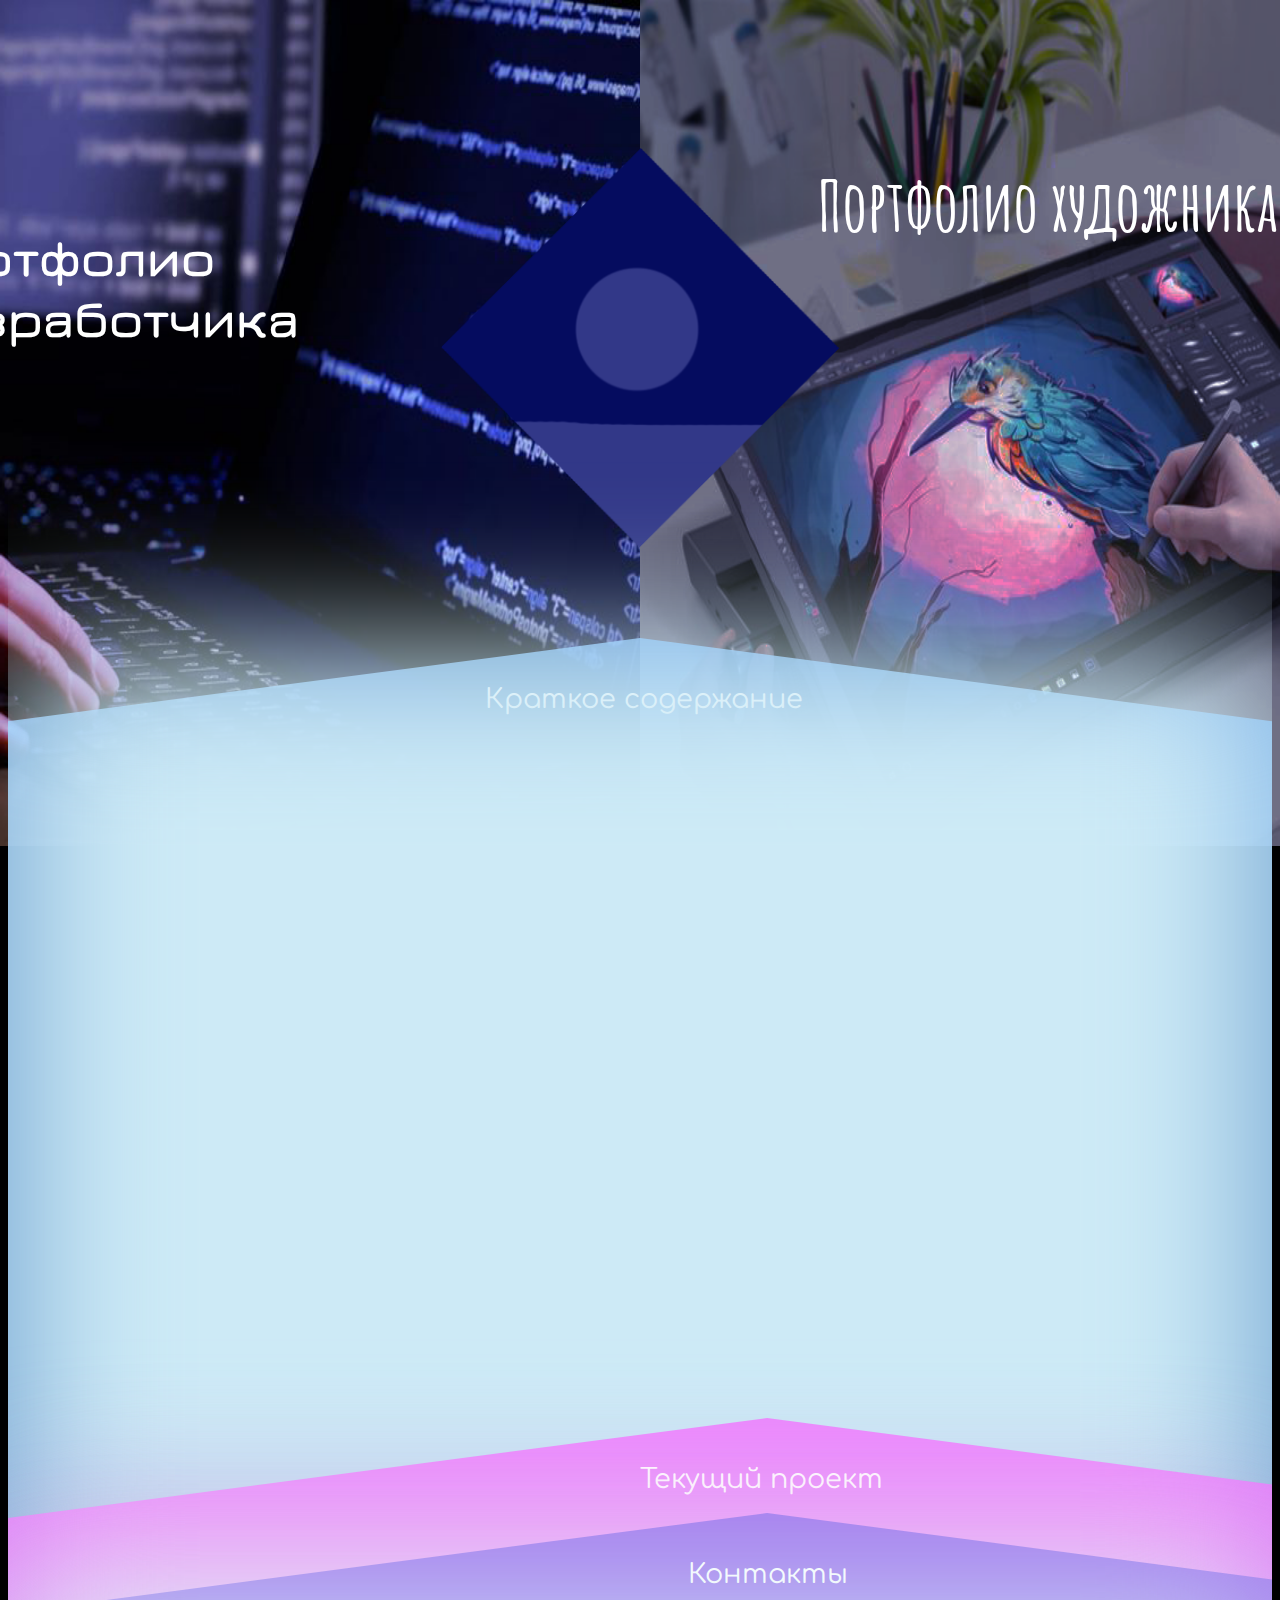
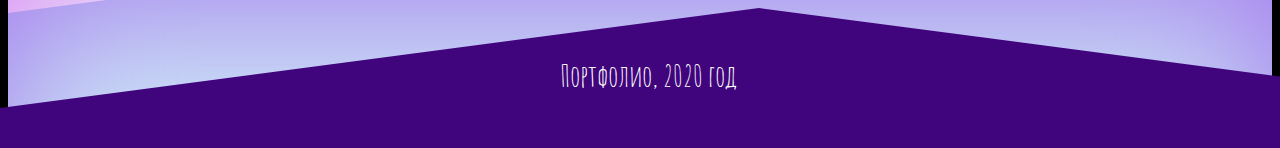
==== web/index.html @ 54cf8cb3 "init" ====
<!DOCTYPE html>
<html lang="ru">
<head>
    <meta charset="UTF-8">
    <link rel="stylesheet" href="assets/css/style.css">
    <script src='https://ajax.googleapis.com/ajax/libs/jquery/3.2.1/jquery.min.js'></script>
    <title>Alena Sviridova M3305</title>
    <meta name="keywords" charset="Портфолио, разработчик, художник, проект">
    <meta name="description" content="Портфолио разработчика и учебный проект 2020 года.">
</head>

<body>

<!--шапка, заголовки-->
<div class="container">
    <header class="site-header">
        <h1>Программист-студент</h1>
        <p>Алена Свиридова</p>
    </header>
</div>

<!--главное наполнение-->
<main>
    <img class="foto" src="assets/images/myFotoTEST.png" height="400" width="400"/>
    <nav>
        <a href=""><img class="jump-button-prog pass-button-prog" src="assets/images/12.png"/>
            <h1 class="text-button-prog"><li type="none">Портфолио разработчика</li><li type="none">ПО</li></h1></a>
        <a href=""><img class="jump-button-artist pass-button-art pass-button-art-z" src="assets/images/13.png"/>
            <h1 class="text-button-artist">Портфолио художника</h1></a>
    </nav>

    <div class="wr">
        <div class="bookmark-greeting">
            <div class="triangle-greeting"></div>
            <div class="triangle-text-greeting">Краткое содержание</div>
            <div class="rectangle-greeting"></div>
        </div>
        <section class="window-content">
        </section>


    <div class="bookmark-project active-project">
        <div class="triangle-project" ></div>
        <div class="triangle-text-project">Текущий проект</div>
        <div class="rectangle-project"></div>
    </div>
    <section class="window-content-project active-window-project">
    </section>

    <div class="bookmark-contacts active-contacts">
        <div class="triangle-contacts"></div>
        <div class="triangle-text-contacts">Контакты</div>
        <div class="rectangle-contacts"></div>
    </div>
    <section class="window-content-contacts active-window-contacts">
    </section>
    </div>
</main>
<!--/*подвал*/-->
<footer>
    <section class="triangle-footer">
    </section>
    <section class="rectangle-footer">
    </section>
    <div class="text-footer">Портфолио, <time datetime="2020-10">2020 год</time></div>
</footer>

<script src="animationActivation.js"></script>
</body>
</html>
---- web/assets/css/style.css ----
@import url('https://fonts.googleapis.com/css2?family=Amatic+SC:wght@700&display=swap');
@import url('https://fonts.googleapis.com/css2?family=Jura:wght@300&display=swap');
@import url('https://fonts.googleapis.com/css2?family=Comfortaa&display=swap');

body {
    background: black;
}

h2{
    font-size: 150%;
}
.site-header{
    position: absolute;
}
/*АНИМАЦИЯ*/
.wr{
    position: relative;
    height: 1700px;
    overflow: hidden;
}
.active-project{
    transform: translateY(68%);
}
.active-contacts{
    transform: translateY(75%);
}
.active-window-project{
    transform: translateY(85%);
}
.active-window-contacts{
    transform: translateY(97%);
}
.active-button-prog{
    top: -5%;
    left: 5%;
    height:133%;
    width: 60%;
}
.pass-button-prog{
    height:846px;
    width: 50%;
    left: 0;
    top: 0;
}
.active-button-art-z{
    z-index: 0;
}
.pass-button-art-z{
    z-index: 1;
}

.active-button-art{
    top: -5%;
    left: -5%;
    height:133%;
    width: 60%;
}
.pass-button-art{
    height:846px;
    width: 50%;
    left: 0;
    top: 0;
}

/*кнопки вверху экрана на главной станице для перехода в портфолио*/
.jump-button-prog {
    position: absolute;
    margin-left:50%;
    transform: translate(-100%,0);
    z-index: 1;
    transition: 0.5s;
}
.text-button-prog{
    font-family: "Jura", sans-serif;
    position: absolute;
    margin-left: 50%;
    font-size: 52px;
    color: white;
    transform: translate(-117%,100%);
    z-index: 1;
}

.jump-button-artist {
    position: absolute;
    margin-left: 50%;

    transition: 0.5s;
}
.text-button-artist{
    font-family: "Amatic SC", cursive;
    position: absolute;
    margin-left: 50%;
    font-size: 70px;
    color: white;
    transform: translate(37%,120%);
    z-index: 1;
}

/*фото владельца портфолио на главной странице*/
.foto {
    left: 0;
    margin-top: 140px;
    position: absolute;
    margin-left: 50%;
    transform: translate(-50%,0);
    z-index: 2;
}

/*треугольные двигающиеся вкладки на главной странице*/
/*Приветствие*/
.bookmark-greeting{
    left: 0;
    position: absolute;
    margin-top: 630px;
    margin-left: 50%;
    transform: translate(-50%,0);
    z-index: 2;
    /*font-size: 0px;*/
}
.triangle-greeting {
    width: 0px;
    height: 0px;
    opacity:0.8;
    border-left: 759px solid transparent; /*564*/
    border-right: 759px solid transparent;
    border-bottom: 100px solid #7fc1ff;
}
.triangle-text-greeting{
    font-family: 'Comfortaa', cursive;
    position: absolute;
    transform: translate(190%,-180%);
    white-space: nowrap;
    font-size: 27px;
    color: white;
}
.rectangle-greeting{
    /*width: 1128px;*/width: 100%;
    height: 1000px;
    background: #7fc1ff;
    opacity:0.8;
}
.window-content{
    filter: blur(80px);
    width: 100%;
    height: 900px;
    background: #CDEAF6;
    left: 0;
    top: 0;
    position: absolute;
    margin-left: 50%;
    margin-top: 51%;
    transform: translate(-50%,0);
    z-index: 3;
}
.text-window-content{
    margin-left: 15px;
}
.text-window-button{
    margin-bottom: 50px;
}

/*Текущий проект*/
.bookmark-project{
    left: 0;
    position: absolute;
    margin-top: 730px;
/*margin-left: 50%;
    transform: translate(-50%,0);
    transform: translateY(68%);*/
    transition: 0.5s;
    z-index: 3;
    font-size: 0px;
}
.triangle-project {
    width: 0px;
    height: 0px;
    opacity:0.8;
    border-left: 759px solid transparent; /*564*/
    border-right: 759px solid transparent;
    border-bottom: 100px solid #f36dff;
}
.rectangle-project{
    /*width: 1128px;*/width: 100%;
    height: 900px;
    background: #f36dff;
    opacity:0.8;
}
.triangle-text-project{
    font-family: 'Comfortaa', cursive;
    position: absolute;
    transform: translate(260%,-180%);
    white-space: nowrap;
    font-size: 27px;
    color: white;
}
.window-content-project{
    filter: blur(80px);
    width: 100%;
    height: 800px;
    background: #F3CCF6;
    left: 0;
    top: 0;
    position: absolute;
    /*margin-left: 50%;
    transform: translate(-50%,0%);
    transform: translateY(85%);*/
    margin-top: 842px;
    transition: 0.5s;
    z-index: 3;
}


/*Контакты*/
.bookmark-contacts{
    left: 0;
    position: absolute;
    margin-top: 830px;
    /*margin-left: 50%;
    transform: translate(-50%,0);
    transform: translateY(75%);*/
    transition: 0.5s;
    z-index: 4;
    font-size: 0px;
}
.triangle-contacts {
    width: 0px;
    height: 0px;
    opacity:0.8;
    border-left: 759px solid transparent; /*564*/
    border-right: 759px solid transparent;
    border-bottom: 100px solid #9779ec;
}
.rectangle-contacts{
    /*width: 1128px;*/width: 100%;
    height: 800px;
    background: #9779ec;
    opacity:0.8;
}
.triangle-text-contacts{
    font-family: 'Comfortaa', cursive;
    position: absolute;
    transform: translate(425%,-180%);
    white-space: nowrap;
    font-size: 27px;
    color: white;
}
.window-content-contacts{
    filter: blur(80px);
    width: 100%;
    height: 700px;
    background: #CDEAF6;
    left: 0;
    top: 0;
    position: absolute;
    margin-top: 942px;
    /*margin-left: 50%;
    transform: translate(-50%,0);
    transform: translateY(97%);*/
    transition: 0.5s;
    z-index: 4;
}



/*подвал*/
.triangle-footer {
    width: 0px;
    height: 0px;
    position: absolute;
    z-index: 5;
    left: 0;
    right: 0;
    margin-top: -100px;
    border-left: 759px solid transparent; /*564*/
    border-right: 759px solid transparent;
    border-bottom: 100px solid #40047C;
}

.rectangle-footer{
    left: 0;
    right: 0;
    position: absolute;
    z-index: 5;
    height: 40px;
    background: #40047C;
    color: #c7e4ff;
}

.text-footer{
    font-family: "Amatic SC", cursive;
    font-size: 30px;
    margin-left: 50%;
    margin-top: -70px;
    z-index: 5;
    position: absolute;
    color: white;
    transform: translate(-50%,50%);
}
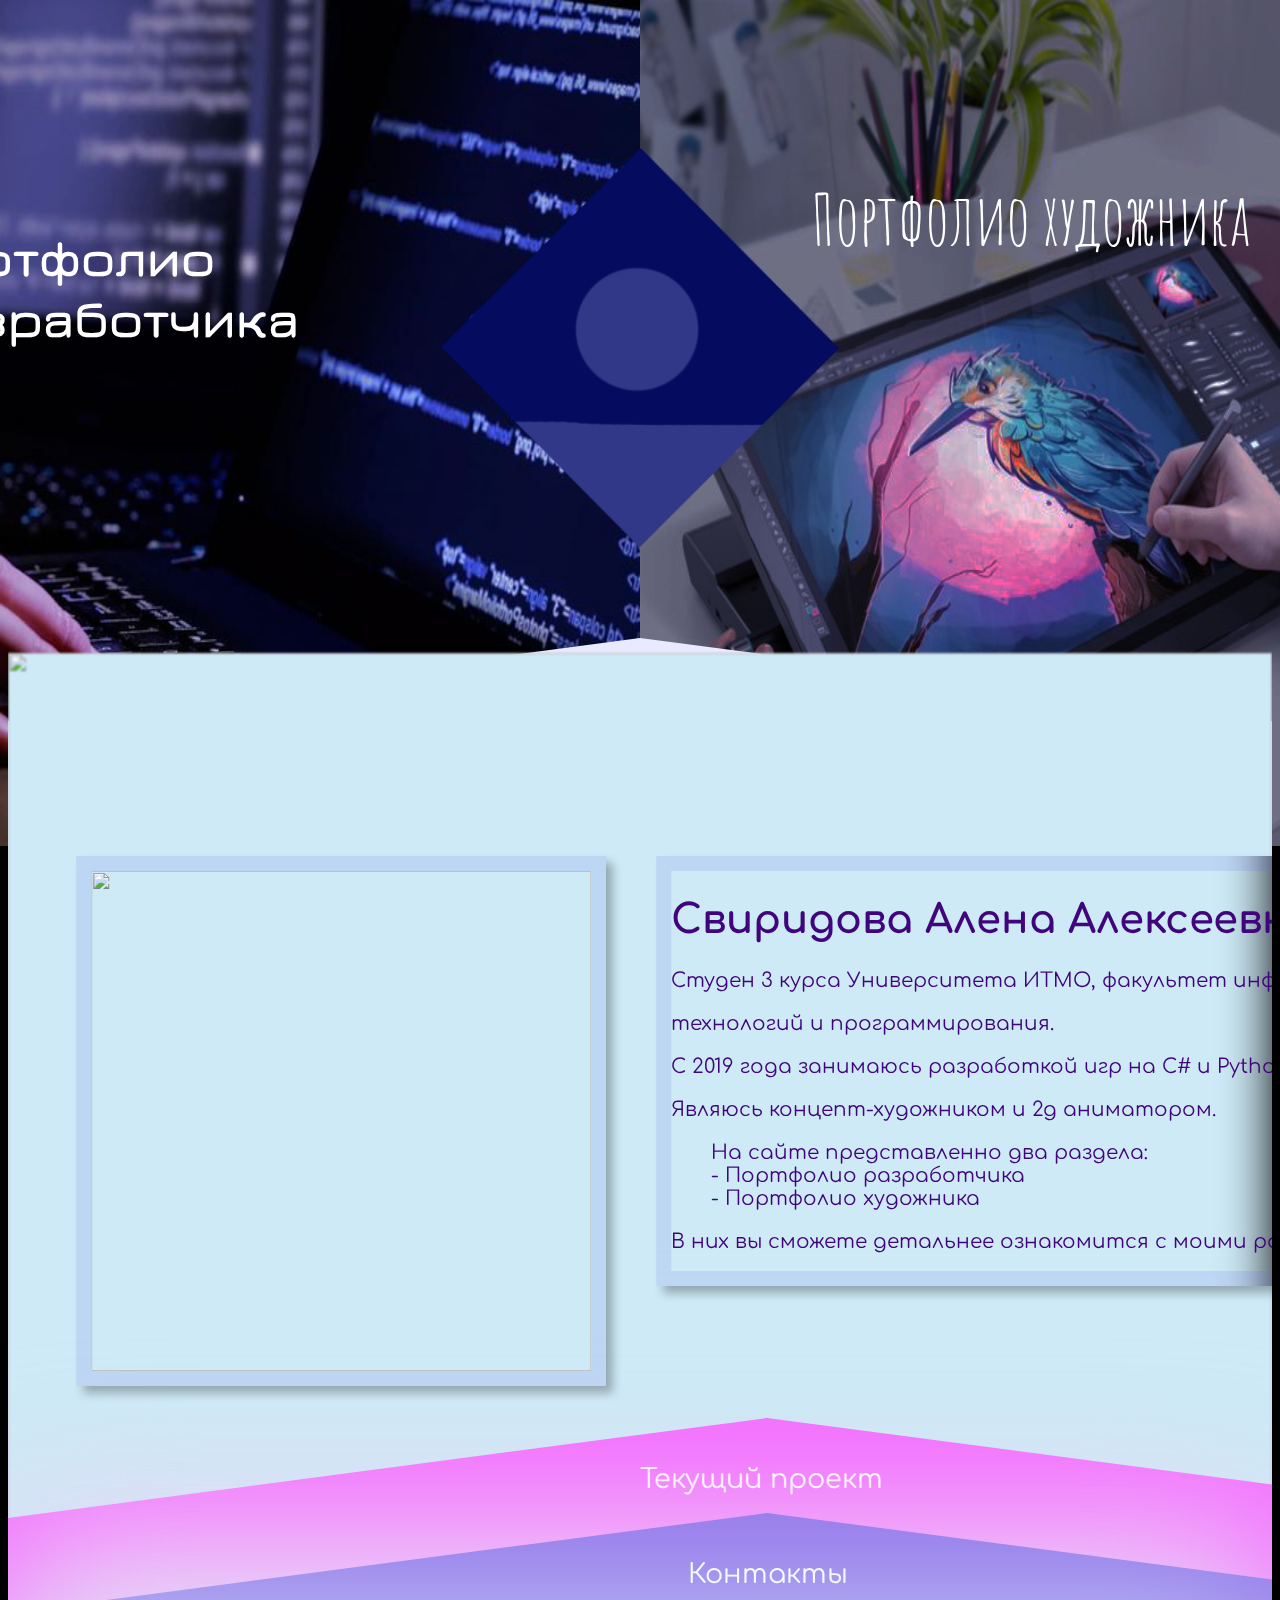
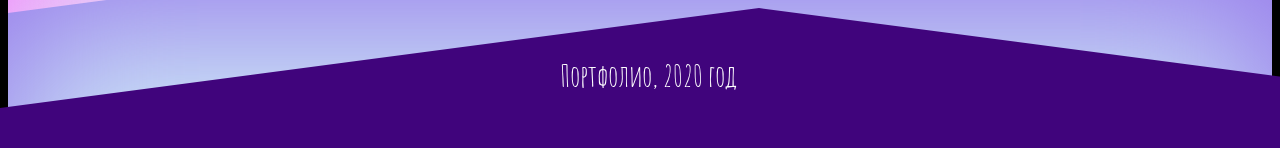
==== commit 1e0dd89a: "сделан "краткое содержание"" ====
--- a/web/index.html
+++ b/web/index.html
@@ -26,7 +26,7 @@
         <a href=""><img class="jump-button-prog pass-button-prog" src="assets/images/12.png"/>
             <h1 class="text-button-prog"><li type="none">Портфолио разработчика</li><li type="none">ПО</li></h1></a>
         <a href=""><img class="jump-button-artist pass-button-art pass-button-art-z" src="assets/images/13.png"/>
-            <h1 class="text-button-artist">Портфолио художника</h1></a>
+            <div class="text-button-artist">Портфолио художника</div></a>
     </nav>
 
     <div class="wr">
@@ -35,8 +35,19 @@
             <div class="triangle-text-greeting">Краткое содержание</div>
             <div class="rectangle-greeting"></div>
         </div>
-        <section class="window-content">
-        </section>
+        <!--<section class="window-content"></section>-->
+        <img class="window-content" src="assets/images/143.jpg">
+        <div class="pos">
+        <img class="foto-for-1p" src="assets/images/fotoFor1p.jpg">
+            <div class="text-window-content"><P><H1>Свиридова Алена Алексеевна</H1></P>
+            <P>Студен 3 курса Университета ИТМО, факультет информационных</P>
+                <P>технологий и программирования.</P>
+                <P> С 2019 года занимаюсь разработкой игр на С# и Python3.</P>
+                <P> Являюсь концепт-художником и 2д аниматором.</P>
+            <ul>На сайте представленно два раздела:
+                <li>- Портфолио разработчика</li>
+                <li>- Портфолио художника</li></ul>
+                В них вы сможете детальнее ознакомится с моими работами.</div></div>
 
 
     <div class="bookmark-project active-project">
--- a/web/assets/css/style.css
+++ b/web/assets/css/style.css
@@ -5,10 +5,13 @@
 body {
     background: black;
 }
-
 h2{
     font-size: 150%;
 }
+li {
+    list-style-type: none; /* Убираем маркеры */
+}
+
 .site-header{
     position: absolute;
 }
@@ -52,7 +55,7 @@
 .active-button-art{
     top: -5%;
     left: -5%;
-    height:133%;
+    height:139%;
     width: 60%;
 }
 .pass-button-art{
@@ -61,7 +64,9 @@
     left: 0;
     top: 0;
 }
-
+/*.jump-button-artist img:hover{
+    z-index: 0;
+}*/
 /*кнопки вверху экрана на главной станице для перехода в портфолио*/
 .jump-button-prog {
     position: absolute;
@@ -83,7 +88,6 @@
 .jump-button-artist {
     position: absolute;
     margin-left: 50%;
-
     transition: 0.5s;
 }
 .text-button-artist{
@@ -92,7 +96,7 @@
     margin-left: 50%;
     font-size: 70px;
     color: white;
-    transform: translate(37%,120%);
+    transform: translate(37%,190%);
     z-index: 1;
 }
 
@@ -120,10 +124,10 @@
 .triangle-greeting {
     width: 0px;
     height: 0px;
-    opacity:0.8;
+    opacity:1.0;
     border-left: 759px solid transparent; /*564*/
     border-right: 759px solid transparent;
-    border-bottom: 100px solid #7fc1ff;
+    border-bottom: 100px solid #E9E9FF;
 }
 .triangle-text-greeting{
     font-family: 'Comfortaa', cursive;
@@ -131,16 +135,16 @@
     transform: translate(190%,-180%);
     white-space: nowrap;
     font-size: 27px;
-    color: white;
+    color: #40047C;
 }
 .rectangle-greeting{
     /*width: 1128px;*/width: 100%;
     height: 1000px;
-    background: #7fc1ff;
-    opacity:0.8;
+    background: #E9E9FF;
+    opacity:1.0;
 }
 .window-content{
-    filter: blur(80px);
+    filter: blur(1px);
     width: 100%;
     height: 900px;
     background: #CDEAF6;
@@ -152,8 +156,39 @@
     transform: translate(-50%,0);
     z-index: 3;
 }
+.pos{
+    display: flex;
+    position: absolute;
+    transform: translate(5%,160%);
+    z-index: 3;
+}
+
+.foto-for-1p{
+    width: 500px;
+    height: 500px;
+    z-index: 3;
+    box-shadow: 7px 7px 9px rgba(14,14,14,0.3);
+    border: 15px solid rgba(104,104,230,0.15);
+    /*transform: translate(30%,27%);
+    margin-top: 630px;
+    left: 0;*/
+}
 .text-window-content{
-    margin-left: 15px;
+    /*margin-top: 630px;
+    left: 0;
+    margin-left: 50%;
+    transform: translate(-50%,50%);*/
+    backdrop-filter: blur(25px);
+    box-shadow: 7px 7px 9px rgba(14,14,14,0.3) ;
+    border: 15px solid rgba(104,104,230,0.15);
+    width: 755px;
+    height: 400px;
+    margin-left: 50px;
+    font-family: 'Comfortaa', cursive;
+    color: #40047C;
+    z-index: 3;
+    white-space: nowrap;
+    font-size: 20px;
 }
 .text-window-button{
     margin-bottom: 50px;
@@ -174,7 +209,6 @@
 .triangle-project {
     width: 0px;
     height: 0px;
-    opacity:0.8;
     border-left: 759px solid transparent; /*564*/
     border-right: 759px solid transparent;
     border-bottom: 100px solid #f36dff;
@@ -183,7 +217,6 @@
     /*width: 1128px;*/width: 100%;
     height: 900px;
     background: #f36dff;
-    opacity:0.8;
 }
 .triangle-text-project{
     font-family: 'Comfortaa', cursive;
@@ -225,7 +258,6 @@
 .triangle-contacts {
     width: 0px;
     height: 0px;
-    opacity:0.8;
     border-left: 759px solid transparent; /*564*/
     border-right: 759px solid transparent;
     border-bottom: 100px solid #9779ec;
@@ -234,7 +266,6 @@
     /*width: 1128px;*/width: 100%;
     height: 800px;
     background: #9779ec;
-    opacity:0.8;
 }
 .triangle-text-contacts{
     font-family: 'Comfortaa', cursive;
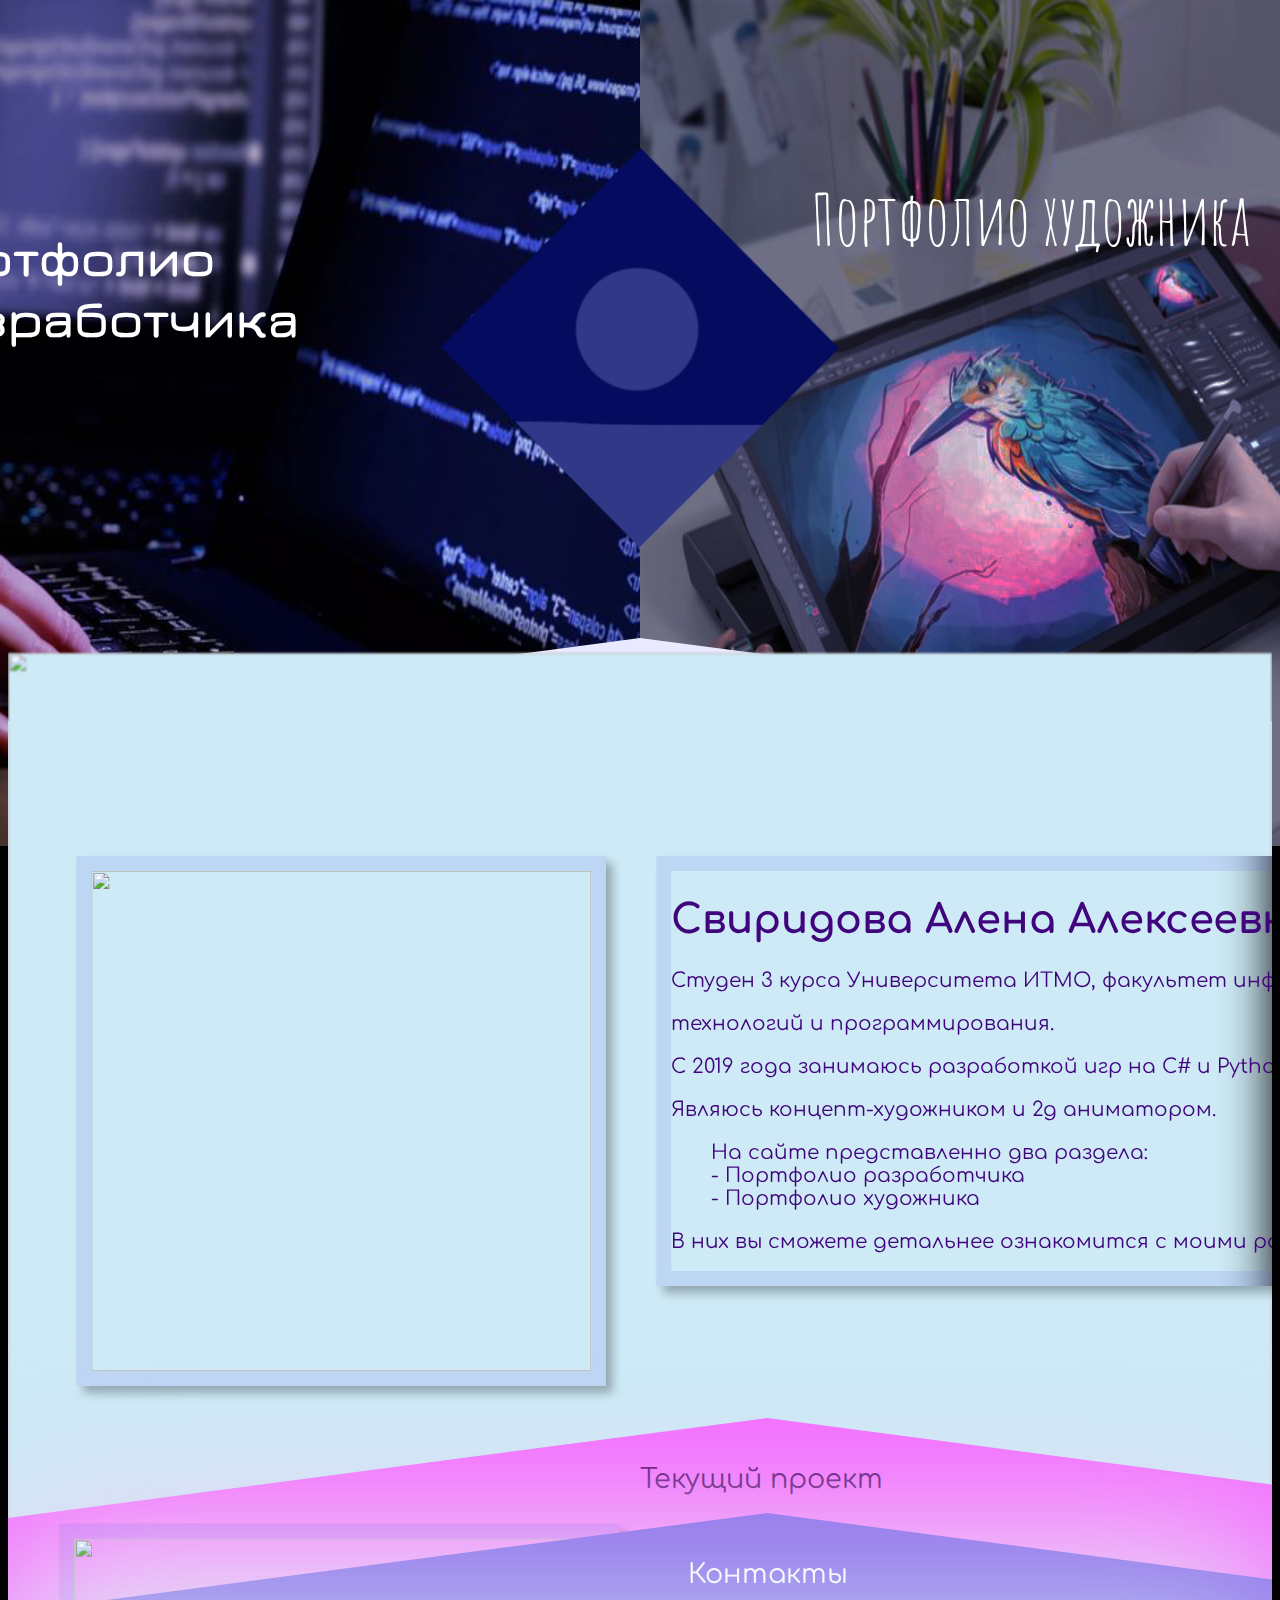
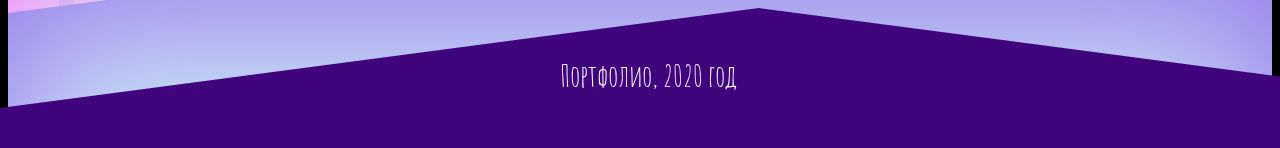
==== commit 6b48805c: "сделан "краткое содержание", "текущий проект"" ====
--- a/web/index.html
+++ b/web/index.html
@@ -55,8 +55,24 @@
         <div class="triangle-text-project">Текущий проект</div>
         <div class="rectangle-project"></div>
     </div>
-    <section class="window-content-project active-window-project">
-    </section>
+    <section class="window-content-project active-window-project"></section>
+        <div class="pos-pj active-pos-pj">
+            <img class="foto-for-2p" src="assets/images/21.jpg">
+            <div class="text-window-content-pj">
+                <P><H1>Space life</H1></P><br>
+                <P>На данный момент ведется работа над инди-проектом «Space life».</P>
+                <P>Программная и графическая части реализовываются моими силами.</P>
+                <P>Это детективная аркада для мобильных устройств на Android, </P>
+                <P>собранная на движке Unity. Кат-сцены созданы с помощью Adobe</P>
+                <P>Photoshop и DaVinci Resolve.</P>
+                <P>Сюжет ведется от лица космонавта, занимающегося подготовкой</P>
+                <P>планет для колонизации. Штаб отправляет его по маршруту недавно</P>
+                <P>исчезнувшего работника, чтобы выяснить что случилось с пропавшим</P>
+                <P>и параллельно выполнить за него озеленение планет. Если игрок достаточно внимателен к деталям, он сможет узнать</P>
+                <P>грязные и трагичные подробности жизни тех, руками кого ведется покорение космоса. И на фоне этих людей прийти к</P>
+                <P>самому главному для себя вопросу: "А кто находится под скафандром что я ношу?"</P>
+            </div>
+        </div>
 
     <div class="bookmark-contacts active-contacts">
         <div class="triangle-contacts"></div>
--- a/web/assets/css/style.css
+++ b/web/assets/css/style.css
@@ -11,10 +11,11 @@
 li {
     list-style-type: none; /* Убираем маркеры */
 }
-
 .site-header{
     position: absolute;
 }
+
+
 /*АНИМАЦИЯ*/
 .wr{
     position: relative;
@@ -30,6 +31,10 @@
 .active-window-project{
     transform: translateY(85%);
 }
+.active-pos-pj{
+    transform: translateY(140%);
+}
+
 .active-window-contacts{
     transform: translateY(97%);
 }
@@ -64,9 +69,9 @@
     left: 0;
     top: 0;
 }
-/*.jump-button-artist img:hover{
-    z-index: 0;
-}*/
+
+
+
 /*кнопки вверху экрана на главной станице для перехода в портфолио*/
 .jump-button-prog {
     position: absolute;
@@ -154,30 +159,47 @@
     margin-left: 50%;
     margin-top: 51%;
     transform: translate(-50%,0);
-    z-index: 3;
+    z-index: 2;
 }
 .pos{
     display: flex;
     position: absolute;
     transform: translate(5%,160%);
-    z-index: 3;
-}
-
+    z-index: 2;
+}
+.pos-pj{
+    position: absolute;
+    margin-left: 4%;
+    margin-top: 61.5%;
+    transition: 0.5s;
+    z-index: 3;
+}
+.foto-for-2p{
+    float: left;
+    width: 530px;
+    height: 367px;
+    z-index: 3;
+    box-shadow: 7px 7px 9px rgba(14,14,14,0.3);
+    border: 15px solid rgba(104,104,230,0.15);
+    margin-right: 20px;
+
+}
+.text-window-content-pj{
+    line-height: 0.9em;
+    font-family: 'Comfortaa', cursive;
+    color: #4D006C;
+    z-index: 3;
+    white-space: nowrap;
+    font-size: 20px;
+}
 .foto-for-1p{
     width: 500px;
     height: 500px;
-    z-index: 3;
+    z-index: 2;
     box-shadow: 7px 7px 9px rgba(14,14,14,0.3);
     border: 15px solid rgba(104,104,230,0.15);
-    /*transform: translate(30%,27%);
-    margin-top: 630px;
-    left: 0;*/
 }
 .text-window-content{
-    /*margin-top: 630px;
-    left: 0;
-    margin-left: 50%;
-    transform: translate(-50%,50%);*/
     backdrop-filter: blur(25px);
     box-shadow: 7px 7px 9px rgba(14,14,14,0.3) ;
     border: 15px solid rgba(104,104,230,0.15);
@@ -186,7 +208,7 @@
     margin-left: 50px;
     font-family: 'Comfortaa', cursive;
     color: #40047C;
-    z-index: 3;
+    z-index: 2;
     white-space: nowrap;
     font-size: 20px;
 }
@@ -199,9 +221,6 @@
     left: 0;
     position: absolute;
     margin-top: 730px;
-/*margin-left: 50%;
-    transform: translate(-50%,0);
-    transform: translateY(68%);*/
     transition: 0.5s;
     z-index: 3;
     font-size: 0px;
@@ -224,7 +243,7 @@
     transform: translate(260%,-180%);
     white-space: nowrap;
     font-size: 27px;
-    color: white;
+    color: #4D006C;
 }
 .window-content-project{
     filter: blur(80px);
@@ -234,9 +253,6 @@
     left: 0;
     top: 0;
     position: absolute;
-    /*margin-left: 50%;
-    transform: translate(-50%,0%);
-    transform: translateY(85%);*/
     margin-top: 842px;
     transition: 0.5s;
     z-index: 3;
@@ -248,9 +264,6 @@
     left: 0;
     position: absolute;
     margin-top: 830px;
-    /*margin-left: 50%;
-    transform: translate(-50%,0);
-    transform: translateY(75%);*/
     transition: 0.5s;
     z-index: 4;
     font-size: 0px;
@@ -284,9 +297,6 @@
     top: 0;
     position: absolute;
     margin-top: 942px;
-    /*margin-left: 50%;
-    transform: translate(-50%,0);
-    transform: translateY(97%);*/
     transition: 0.5s;
     z-index: 4;
 }
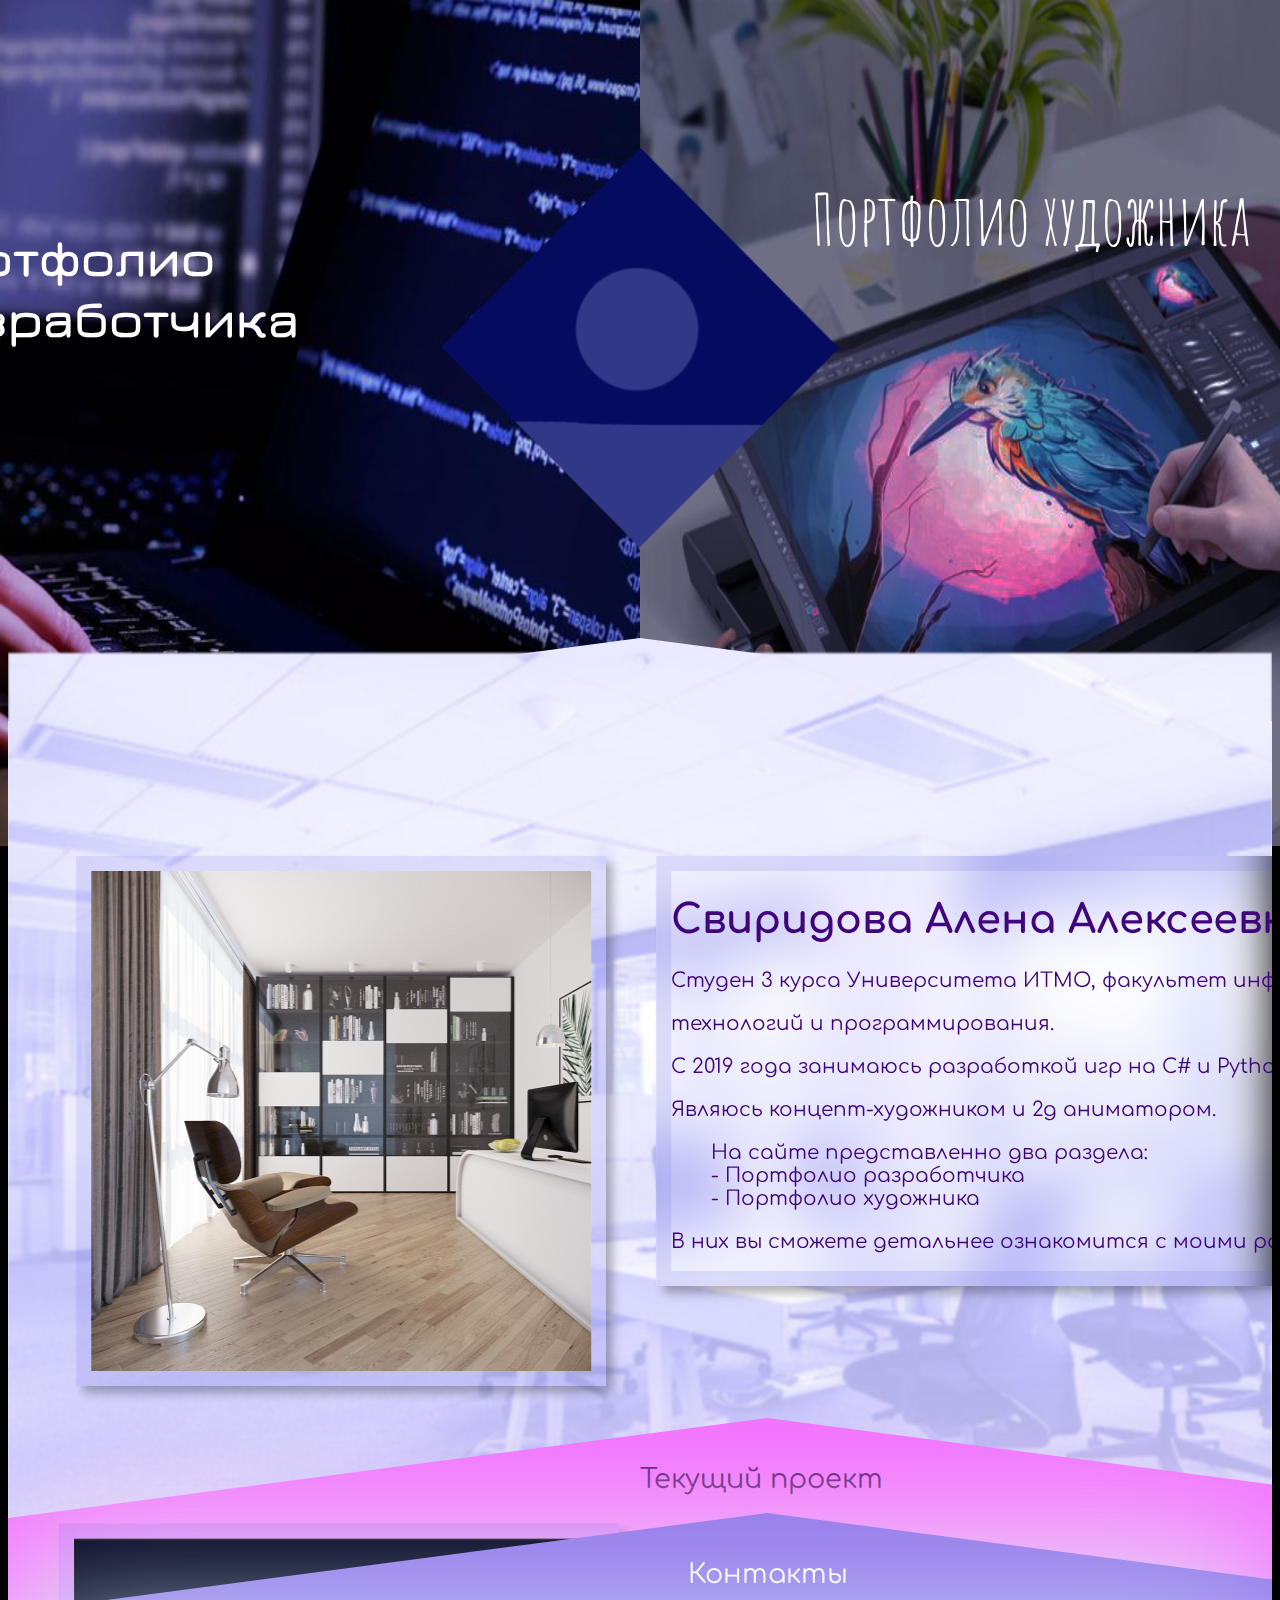
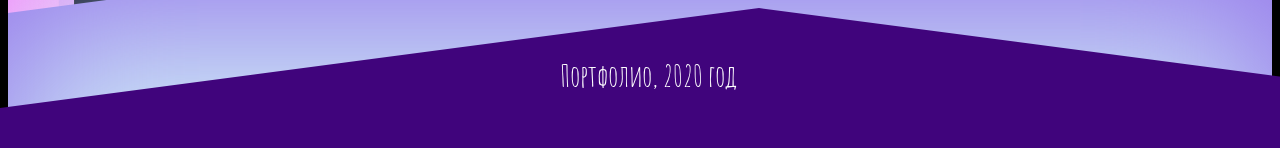
==== commit fde5c32b: "сделано 2/3 работы, титульная страница" ====
--- a/web/index.html
+++ b/web/index.html
@@ -81,6 +81,26 @@
     </div>
     <section class="window-content-contacts active-window-contacts">
     </section>
+        <div class="pos-con active-pos-con">
+        <div class="pos-con1">
+                <ul class="text-window-content-con">
+                    <img class="foto-for-3p" src="assets/images/num.png" width="45" height="45"><li>+7 902 411 41 02</li>
+                    <img class="foto-for-3p" src="assets/images/mail.png" width="40" height="40"><li>svirel2000@mail.ru</li>
+                    <a href="https://vk.com/id95074944"><img class="foto-for-3p" src="assets/images/vk.png" width="40" height="40"><li>https://vk.com/id95074944</li></a>
+                    <a href="https://github.com/Selhon"><img class="foto-for-3p" src="assets/images/GitHub.png" width="40" height="40"><li>https://github.com/Selhon</li></a>
+                </ul>
+        </div>
+        <div>
+                <ul class="text-window-content-con2">
+                    <li><H3>Адрес:</H3></li>
+                    <li>Россия</li>
+                    <li>Ленинградская обл.</li>
+                    <li>Санкт-Петербург</li>
+                    <li>Вяземский переулок, 5-7</li>
+                    <li>197022</li>
+                </ul>
+        </div>
+        </div>
     </div>
 </main>
 <!--/*подвал*/-->
--- a/web/assets/css/style.css
+++ b/web/assets/css/style.css
@@ -33,6 +33,9 @@
 }
 .active-pos-pj{
     transform: translateY(140%);
+}
+.active-pos-con{
+    transform: translateY(550%);
 }
 
 .active-window-contacts{
@@ -174,6 +177,22 @@
     transition: 0.5s;
     z-index: 3;
 }
+.pos-con{
+    position: absolute;
+    margin-top: 75%;
+    transition: 0.5s;
+    z-index: 4;
+}
+.pos-con1{
+    float: left;
+    margin-right: 430px;
+    margin-left: 25%;
+}
+
+.foto-for-3p{
+    float: left;
+    margin-right: 20px;
+}
 .foto-for-2p{
     float: left;
     width: 530px;
@@ -300,6 +319,21 @@
     transition: 0.5s;
     z-index: 4;
 }
+.text-window-content-con{
+    line-height: 2.3em;
+    font-family: 'Comfortaa', cursive;
+    color: #40047C;
+    white-space: nowrap;
+    font-size: 20px;
+}
+.text-window-content-con2{
+    margin-top: -3%;
+    line-height: 1.5em;
+    font-family: 'Comfortaa', cursive;
+    color: #40047C;
+    white-space: nowrap;
+    font-size: 20px;
+}
 
 
 
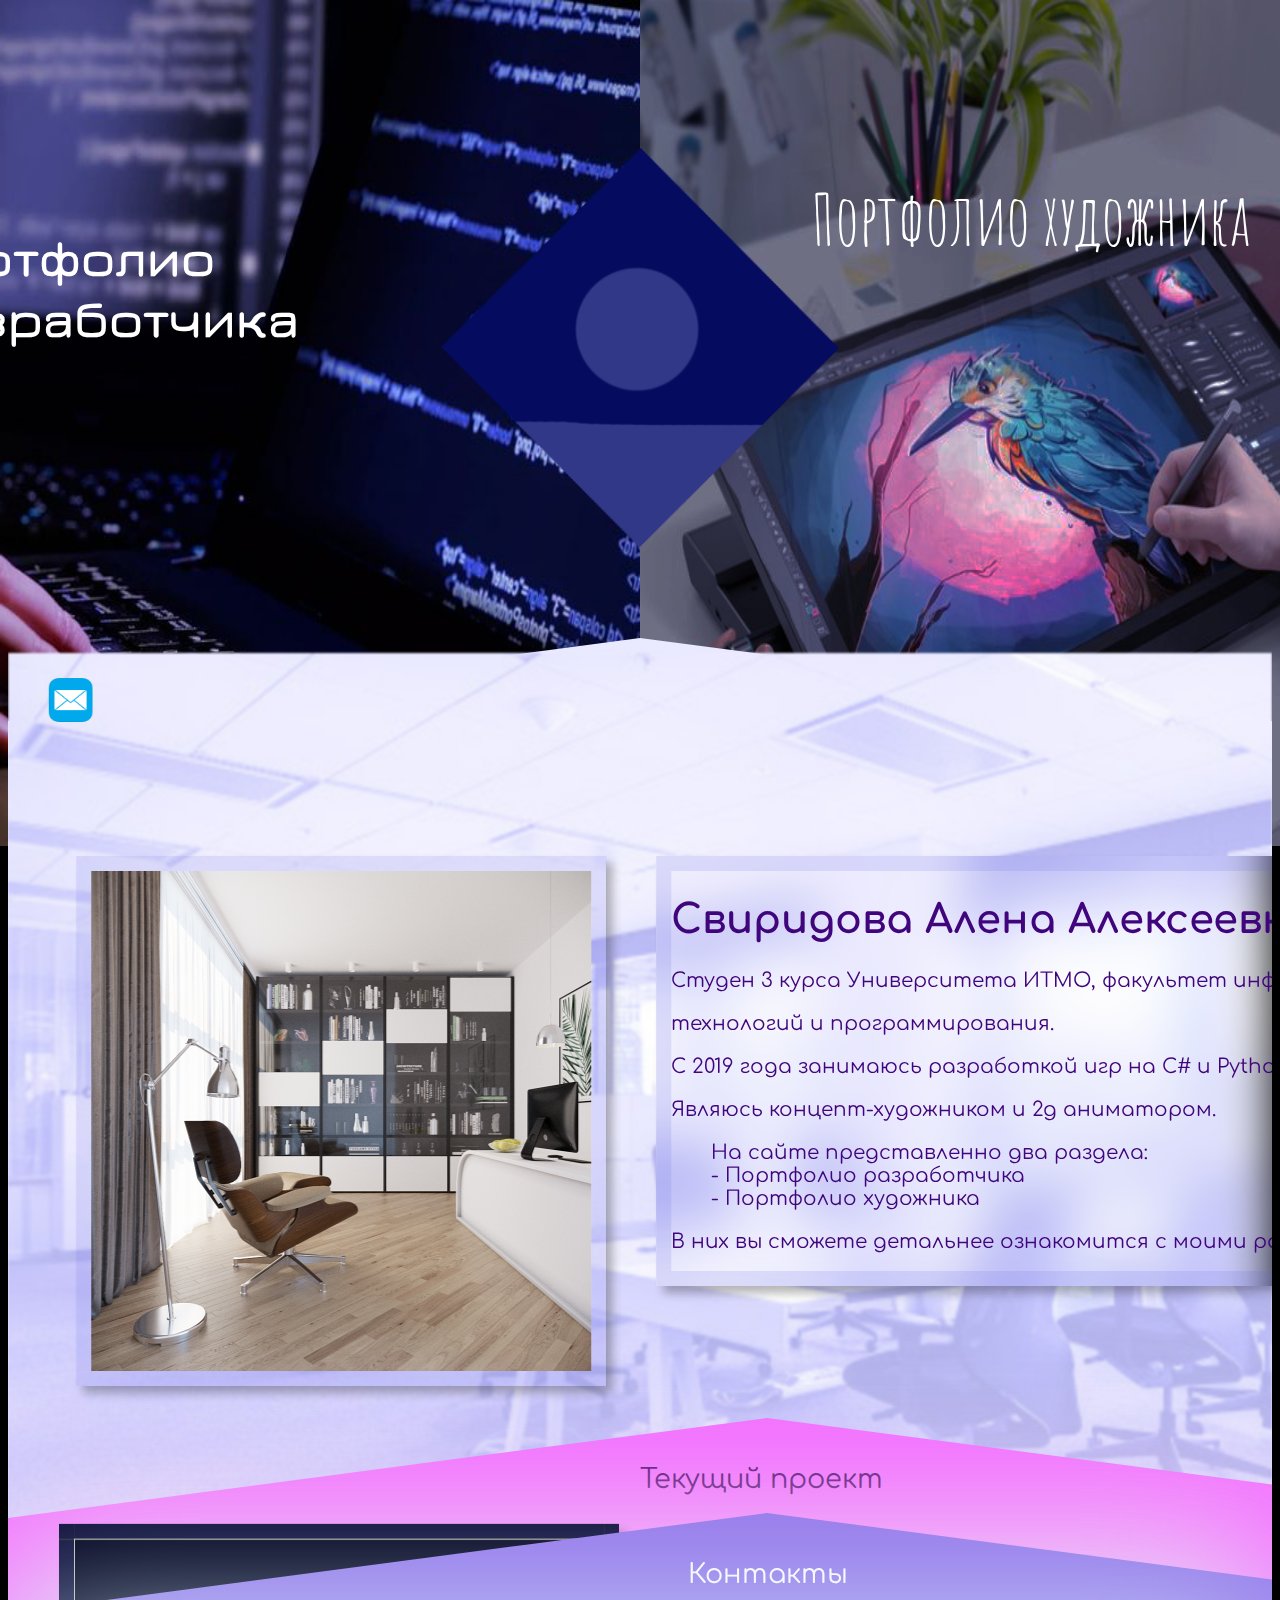
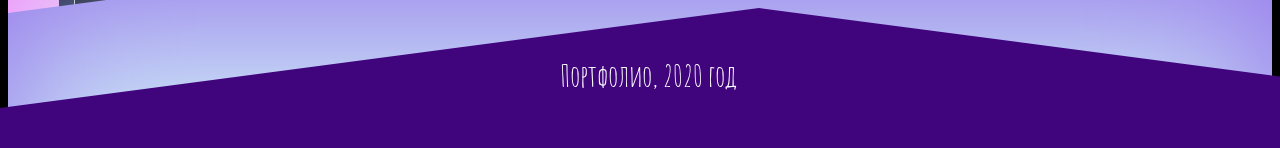
==== commit ace1de7f: "Итог 6 лабы" ====
--- a/web/index.html
+++ b/web/index.html
@@ -21,6 +21,16 @@
 
 <!--главное наполнение-->
 <main>
+
+    <div class="lab6 button-con-active-lab6">
+        <img class="button-con-lab6" src="assets/images/contact.png">
+        <div class="text-con-lab6">
+        <a href="https://vk.com/id95074944"><P><img class="foto-for-3p" src="assets/images/vk.png" width="40" height="40">VK</P></a>
+        <a href="https://github.com/Selhon"><P><img class="foto-for-3p" src="assets/images/GitHub.png" width="40" height="40">GitHub</P></a>
+        </div>
+    </div>
+
+
     <img class="foto" src="assets/images/myFotoTEST.png" height="400" width="400"/>
     <nav>
         <a href=""><img class="jump-button-prog pass-button-prog" src="assets/images/12.png"/>
@@ -57,7 +67,7 @@
     </div>
     <section class="window-content-project active-window-project"></section>
         <div class="pos-pj active-pos-pj">
-            <img class="foto-for-2p" src="assets/images/21.jpg">
+            <img class="foto-for-2p slide-foto-1">
             <div class="text-window-content-pj">
                 <P><H1>Space life</H1></P><br>
                 <P>На данный момент ведется работа над инди-проектом «Space life».</P>
@@ -82,27 +92,29 @@
     <section class="window-content-contacts active-window-contacts">
     </section>
         <div class="pos-con active-pos-con">
-        <div class="pos-con1">
-                <ul class="text-window-content-con">
-                    <img class="foto-for-3p" src="assets/images/num.png" width="45" height="45"><li>+7 902 411 41 02</li>
-                    <img class="foto-for-3p" src="assets/images/mail.png" width="40" height="40"><li>svirel2000@mail.ru</li>
-                    <a href="https://vk.com/id95074944"><img class="foto-for-3p" src="assets/images/vk.png" width="40" height="40"><li>https://vk.com/id95074944</li></a>
-                    <a href="https://github.com/Selhon"><img class="foto-for-3p" src="assets/images/GitHub.png" width="40" height="40"><li>https://github.com/Selhon</li></a>
-                </ul>
-        </div>
-        <div>
-                <ul class="text-window-content-con2">
-                    <li><H3>Адрес:</H3></li>
-                    <li>Россия</li>
-                    <li>Ленинградская обл.</li>
-                    <li>Санкт-Петербург</li>
-                    <li>Вяземский переулок, 5-7</li>
-                    <li>197022</li>
-                </ul>
-        </div>
+            <div class="pos-con1">
+                    <ul class="text-window-content-con">
+                        <img class="foto-for-3p" src="assets/images/num.png" width="45" height="45"><li>+7 902 411 41 02</li>
+                        <img class="foto-for-3p" src="assets/images/mail.png" width="40" height="40"><li>svirel2000@mail.ru</li>
+                        <a href="https://vk.com/id95074944"><img class="foto-for-3p" src="assets/images/vk.png" width="40" height="40"><li>https://vk.com/id95074944</li></a>
+                        <a href="https://github.com/Selhon"><img class="foto-for-3p" src="assets/images/GitHub.png" width="40" height="40"><li>https://github.com/Selhon</li></a>
+                    </ul>
+            </div>
+            <div>
+                    <ul class="text-window-content-con2">
+                        <li><H3>Адрес:</H3></li>
+                        <li>Россия</li>
+                        <li>Ленинградская обл.</li>
+                        <li>Санкт-Петербург</li>
+                        <li>Вяземский переулок, 5-7</li>
+                        <li>197022</li>
+                    </ul>
+            </div>
         </div>
     </div>
 </main>
+
+
 <!--/*подвал*/-->
 <footer>
     <section class="triangle-footer">
--- a/web/assets/css/style.css
+++ b/web/assets/css/style.css
@@ -11,6 +11,35 @@
 li {
     list-style-type: none; /* Убираем маркеры */
 }
+.button-con-lab6{
+    margin-left: 227px;
+    margin-top: 190px;
+    width: 50px;
+    height: 50px;
+    position: absolute;
+    z-index: 6;
+}
+.button-con-active-lab6{
+    transform: translateX(-100%);
+}
+.text-con-lab6{
+    font-size: 40px;
+    color: #40047C;
+    font-family: "Jura", sans-serif;
+}
+.lab6{
+    transition: 0.5s;
+    border: 15px solid rgba(104,104,230,0.15);
+    line-height: 2.5em;
+    background: #7fc1ff;
+    z-index: 6;
+    position: fixed;
+    left: 0;
+    top: 470px;
+    width: 13%;
+    height: 30vh;
+}
+
 .site-header{
     position: absolute;
 }
@@ -194,15 +223,27 @@
     margin-right: 20px;
 }
 .foto-for-2p{
+    transition: 0.8s;
     float: left;
     width: 530px;
     height: 367px;
+    background-size: 530px;
     z-index: 3;
     box-shadow: 7px 7px 9px rgba(14,14,14,0.3);
     border: 15px solid rgba(104,104,230,0.15);
     margin-right: 20px;
 
 }
+.slide-foto-1{
+    background-image: url("21.jpg");
+}
+.slide-foto-2{
+    background-image: url("212.jpg");
+}
+.slide-foto-3{
+    background-image: url("213.jpg");
+}
+
 .text-window-content-pj{
     line-height: 0.9em;
     font-family: 'Comfortaa', cursive;
